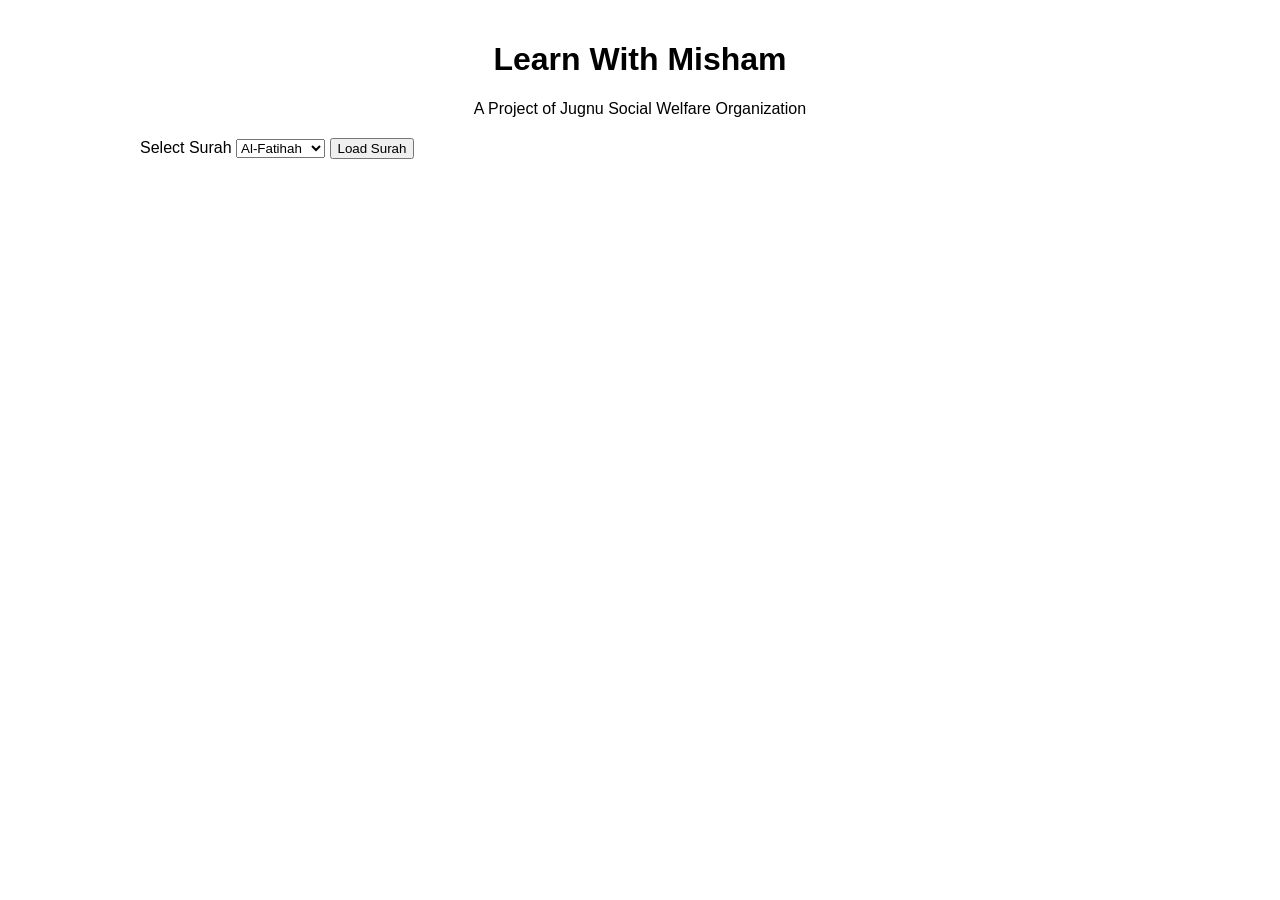
==== index.html @ c5bcde9f "first commit" ====
<!DOCTYPE html>
<html lang="en">
<head>
    <meta charset="UTF-8">
    <meta name="viewport" content="width=device-width, initial-scale=1.0">
    <title>Learn With Misham - Quran Study</title>

    <link rel="stylesheet" href="css/style.css">
</head>
<body>

    <header>
        <h1>Learn With Misham</h1>
        <p>A Project of Jugnu Social Welfare Organization</p>
    </header>

    <div class="controls">

        <label>Select Surah</label>

        <select id="surahSelect">
            <option value="1">Al-Fatihah</option>
            <option value="2">Al-Baqarah</option>
            <option value="3">Ali-Imran</option>
        </select>

        <button onclick="loadSurah()">
            Load Surah
        </button>

    </div>

    <div id="quranContainer">

    </div>

    <script src="js/storage.js"></script>
    <script src="js/app.js"></script>

</body>
</html>
---- css/style.css ----
body{
    font-family: Arial, sans-serif;
    max-width:1000px;
    margin:auto;
    padding:20px;
}

header{
    text-align:center;
}

.controls{
    margin:20px 0;
}

.ayah{
    direction: rtl;
    font-size: 32px;
    line-height: 2;
    margin-bottom:20px;
}

.word{
    cursor:pointer;
    padding:4px;
}

.highlight{
    background:yellow;
}
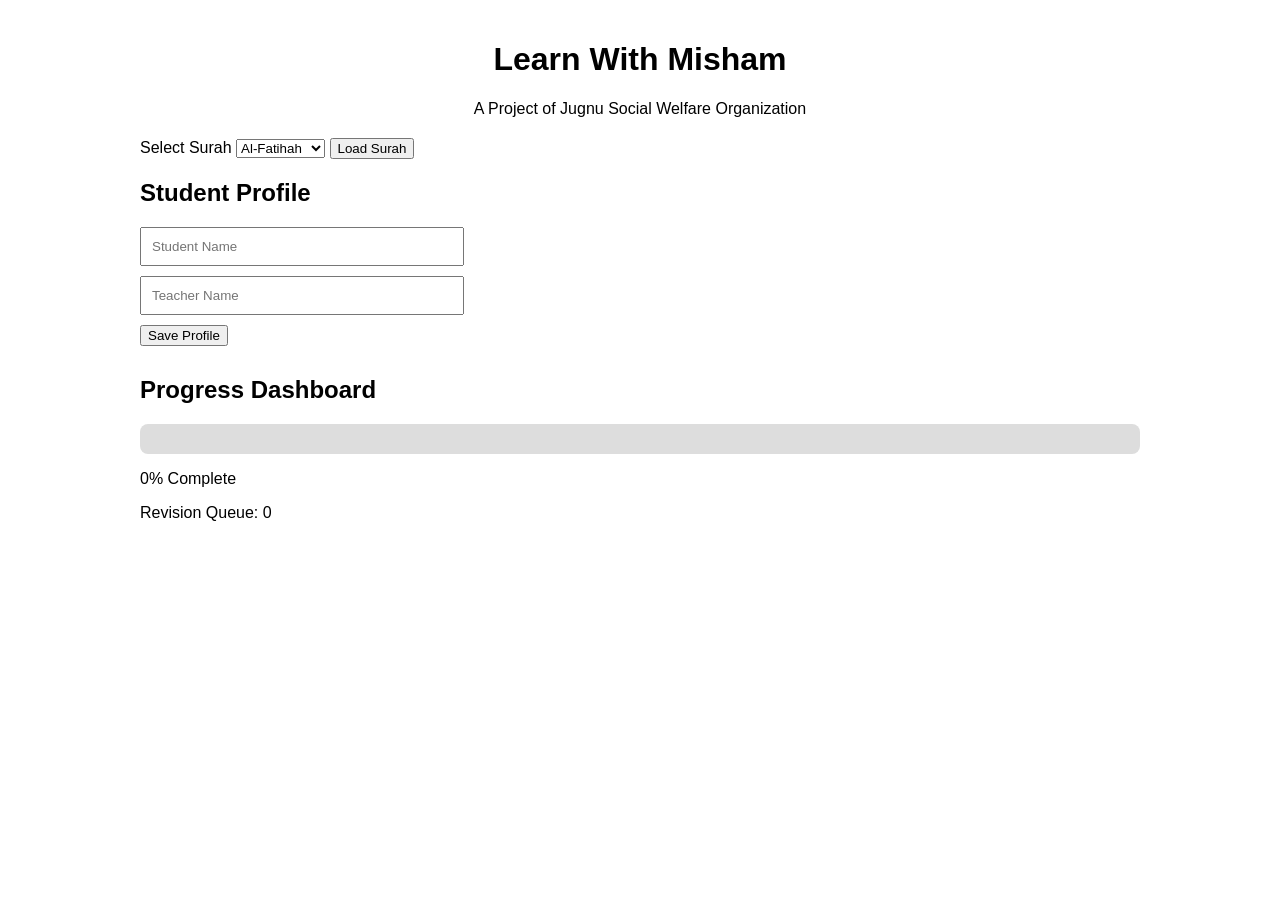
==== commit 0ff0c3a5: "Phase 2.1 Student Progress Tracking" ====
--- a/index.html
+++ b/index.html
@@ -29,7 +29,50 @@
         </button>
 
     </div>
+        <section class="profile">
 
+    <h2>Student Profile</h2>
+
+    <input
+        id="studentName"
+        placeholder="Student Name">
+
+    <input
+        id="teacherName"
+        placeholder="Teacher Name">
+
+    <button
+        onclick="saveProfile()">
+        Save Profile
+    </button>
+
+</section>
+
+<section class="dashboard">
+
+    <h2>Progress Dashboard</h2>
+
+    <div class="progress-bar">
+
+        <div
+            id="progressFill"
+            class="progress-fill">
+        </div>
+
+    </div>
+
+    <p id="progressText">
+        0% Complete
+    </p>
+
+    <p>
+        Revision Queue:
+        <span id="revisionCount">
+            0
+        </span>
+    </p>
+
+</section>
     <div id="quranContainer">
 
     </div>
--- a/css/style.css
+++ b/css/style.css
@@ -27,4 +27,44 @@
 
 .highlight{
     background:yellow;
+}
+.profile {
+    margin-bottom: 30px;
+}
+
+.profile input {
+    display:block;
+    margin-bottom:10px;
+    padding:10px;
+    width:300px;
+}
+
+.dashboard {
+    margin-bottom:30px;
+}
+
+.progress-bar {
+    width:100%;
+    height:30px;
+    background:#ddd;
+    border-radius:8px;
+}
+
+.progress-fill {
+    width:0%;
+    height:100%;
+    background:#4caf50;
+    border-radius:8px;
+    transition:0.3s;
+}
+
+.ayah-card {
+    border:1px solid #ddd;
+    padding:15px;
+    margin-bottom:15px;
+    border-radius:8px;
+}
+
+.status-buttons button {
+    margin-right:5px;
 }
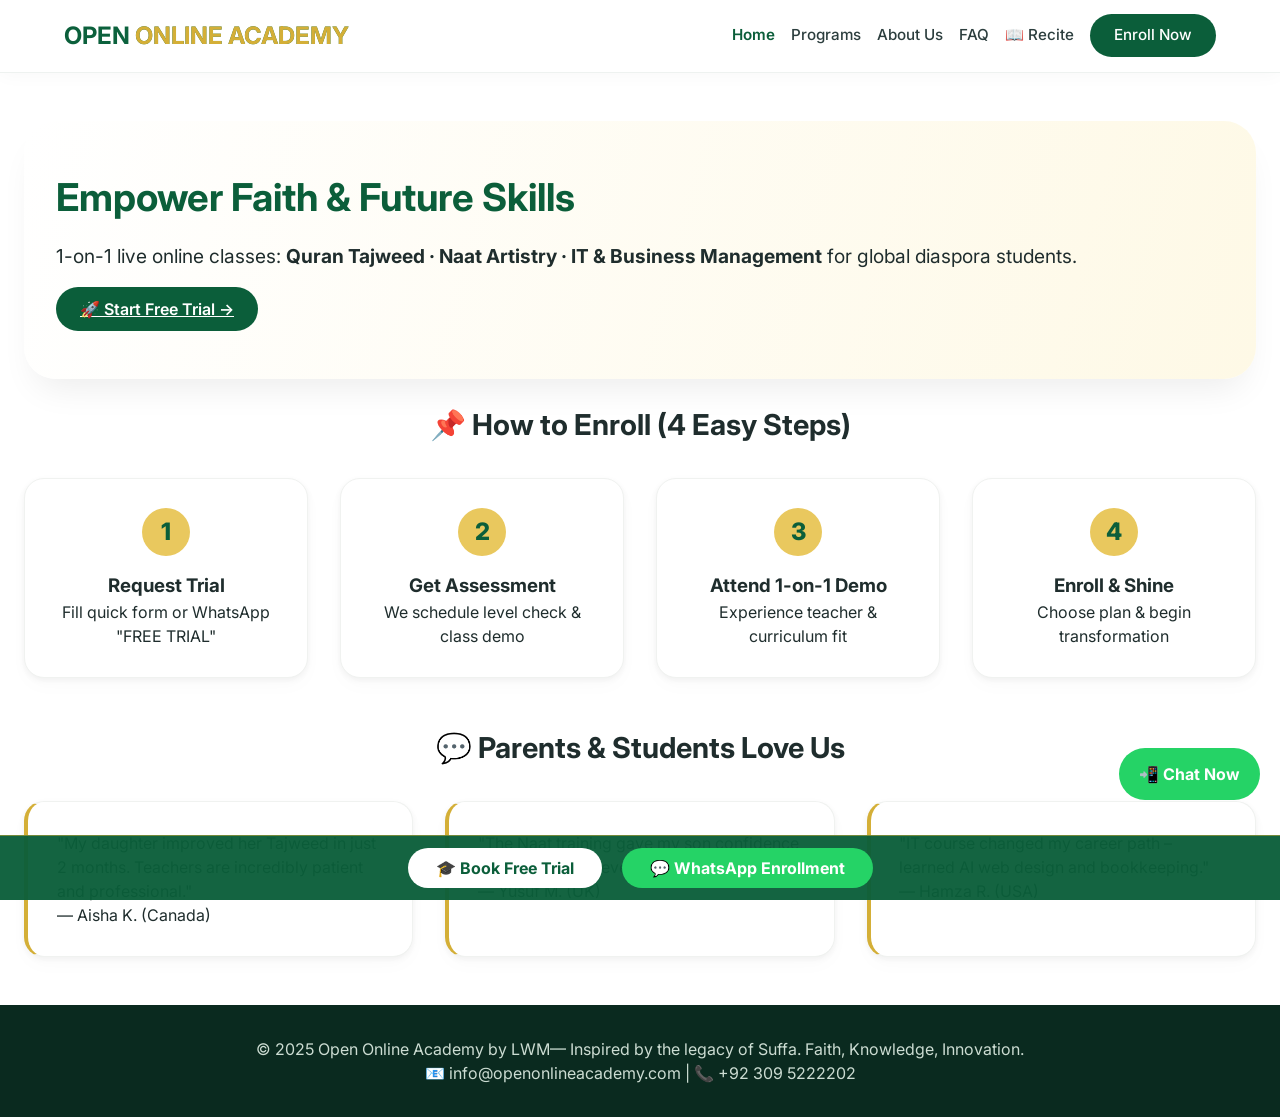
==== commit a1f5b004: "feat: redesign and update" ====
--- a/index.html
+++ b/index.html
@@ -2,83 +2,488 @@
 <html lang="en">
 <head>
     <meta charset="UTF-8">
-    <meta name="viewport" content="width=device-width, initial-scale=1.0">
-    <title>Learn With Misham - Quran Study</title>
-
-    <link rel="stylesheet" href="css/style.css">
+    <meta name="viewport" content="width=device-width, initial-scale=1.0, viewport-fit=cover">
+    <title>Open Online Academy | Quran · Naat · IT Academy</title>
+    <link href="https://fonts.googleapis.com/css2?family=Inter:opsz,wght@14..32,300;400;500;600;700&display=swap" rel="stylesheet">
+    <style>
+        * { margin: 0; padding: 0; box-sizing: border-box; }
+        :root {
+            --primary: #0b5e3a;
+            --primary-dark: #07452a;
+            --gold: #d4af37;
+            --gold-light: #e9c85e;
+            --card-shadow: 0 20px 35px -12px rgba(0,0,0,0.08);
+        }
+        body { font-family: 'Inter', sans-serif; background: white; color: #1f2d2d; line-height: 1.5; }
+        .main-header {
+            background: white;
+            position: sticky;
+            top: 0;
+            z-index: 1000;
+            padding: 0.9rem 5%;
+            box-shadow: 0 2px 18px rgba(0,0,0,0.03);
+            border-bottom: 1px solid #eef2f0;
+        }
+        .header-container {
+            display: flex;
+            justify-content: space-between;
+            align-items: center;
+            flex-wrap: wrap;
+            gap: 15px;
+        }
+        .logo {
+            font-size: 1.5rem;
+            font-weight: 700;
+            background: linear-gradient(135deg, var(--primary) 0%, #0f6e46 100%);
+            background-clip: text;
+            -webkit-background-clip: text;
+            color: transparent;
+        }
+        .logo span { color: var(--gold); background: none; }
+        .nav-links { display: flex; flex-wrap: wrap; gap: 1rem; align-items: center; }
+        .nav-links a {
+            text-decoration: none;
+            font-weight: 500;
+            color: #2c3e3e;
+            transition: all 0.25s ease;
+            font-size: 0.95rem;
+        }
+        .nav-links a:hover, .nav-links a.active { color: var(--primary); font-weight: 600; }
+        .btn-primary {
+            background: var(--primary);
+            color: white !important;
+            padding: 10px 24px;
+            border-radius: 40px;
+            font-weight: 600;
+            border: none;
+            cursor: pointer;
+            transition: all 0.25s ease;
+        }
+        .btn-primary:hover { background: var(--primary-dark); transform: translateY(-2px); }
+        .page { display: none; animation: fadeIn 0.3s ease; }
+        .active-page { display: block; }
+        @keyframes fadeIn { from { opacity: 0; transform: translateY(8px);} to { opacity: 1; transform: translateY(0);} }
+        .container { max-width: 1280px; margin: 0 auto; padding: 3rem 1.5rem; }
+        .hero {
+            background: linear-gradient(105deg, #ffffff 0%, #fef9e6 100%);
+            border-radius: 2rem;
+            padding: 3rem 2rem;
+            margin-bottom: 1.5rem;
+            box-shadow: var(--card-shadow);
+        }
+        .grid-3 { display: grid; grid-template-columns: repeat(auto-fit, minmax(280px, 1fr)); gap: 2rem; margin-top: 2rem; }
+        .card {
+            background: white;
+            border-radius: 1.25rem;
+            padding: 1.8rem;
+            box-shadow: 0 8px 20px rgba(0,0,0,0.02), 0 2px 6px rgba(0,0,0,0.05);
+            border: 1px solid #f0f2f0;
+        }
+        .card:hover { transform: translateY(-4px); box-shadow: var(--card-shadow); }
+        .testimonial-card { border-left: 4px solid var(--gold); }
+        .step-card { text-align: center; }
+        .step-number {
+            background: var(--gold-light);
+            width: 48px;
+            height: 48px;
+            display: inline-flex;
+            align-items: center;
+            justify-content: center;
+            border-radius: 60px;
+            font-weight: 800;
+            font-size: 1.5rem;
+            color: var(--primary);
+            margin-bottom: 1rem;
+        }
+        .faq-item {
+            background: white;
+            border-radius: 1rem;
+            margin-bottom: 1rem;
+            border: 1px solid #e2e8f0;
+            overflow: hidden;
+        }
+        .faq-question {
+            padding: 1.2rem 1.5rem;
+            font-weight: 700;
+            cursor: pointer;
+            background: #ffffff;
+            display: flex;
+            justify-content: space-between;
+        }
+        .faq-answer { padding: 0 1.5rem 1.2rem 1.5rem; display: none; border-top: 1px solid #eef2f0; }
+        .faq-item.open .faq-answer { display: block; }
+        footer { background: #0a2a1f; color: #ccdcd2; text-align: center; padding: 2rem; }
+        .sticky-enroll {
+            position: fixed;
+            bottom: 0;
+            left: 0;
+            width: 100%;
+            background: rgba(11, 94, 58, 0.96);
+            padding: 12px 20px;
+            display: flex;
+            justify-content: center;
+            gap: 20px;
+            z-index: 1100;
+            border-top: 1px solid rgba(212, 175, 55, 0.5);
+        }
+        .sticky-btn {
+            background: white;
+            color: var(--primary);
+            padding: 8px 28px;
+            border-radius: 60px;
+            font-weight: 700;
+            text-decoration: none;
+            display: inline-flex;
+            align-items: center;
+            gap: 8px;
+        }
+        .sticky-btn-wa { background: #25D366; color: white; }
+        .whatsapp-float {
+            position: fixed;
+            bottom: 100px;
+            right: 20px;
+            background: #25D366;
+            padding: 14px 20px;
+            border-radius: 50px;
+            font-weight: bold;
+            text-decoration: none;
+            color: white;
+            z-index: 1100;
+            display: flex;
+            gap: 8px;
+            align-items: center;
+        }
+        @media (max-width: 760px) {
+            .header-container { flex-direction: column; }
+            .sticky-enroll { padding: 8px 12px; gap: 8px; }
+            .sticky-btn { padding: 6px 16px; font-size: 0.8rem; }
+            .whatsapp-float { bottom: 85px; padding: 10px 16px; }
+        }
+        input, select, textarea {
+            width: 100%;
+            padding: 12px;
+            border-radius: 14px;
+            border: 1px solid #d0dbd0;
+            margin-top: 5px;
+            margin-bottom: 15px;
+            font-family: inherit;
+        }
+        .form-card {
+            background: #f9fbf8;
+            padding: 1.8rem;
+            border-radius: 1.5rem;
+        }
+        .success-message {
+            background: #d4edda;
+            color: #155724;
+            padding: 1rem;
+            border-radius: 1rem;
+            display: none;
+            margin-top: 1rem;
+        }
+        .error-message {
+            background: #f8d7da;
+            color: #721c24;
+            padding: 1rem;
+            border-radius: 1rem;
+            display: none;
+            margin-top: 1rem;
+        }
+    </style>
 </head>
 <body>
 
-    <header>
-        <h1>Learn With Misham</h1>
-        <p>A Project of Jugnu Social Welfare Organization</p>
-    </header>
-
-    <div class="controls">
-
-        <label>Select Surah</label>
-
-        <select id="surahSelect">
-            <option value="1">Al-Fatihah</option>
-            <option value="2">Al-Baqarah</option>
-            <option value="3">Ali-Imran</option>
-        </select>
-
-        <button onclick="loadSurah()">
-            Load Surah
-        </button>
-
-    </div>
-        <section class="profile">
-
-    <h2>Student Profile</h2>
-
-    <input
-        id="studentName"
-        placeholder="Student Name">
-
-    <input
-        id="teacherName"
-        placeholder="Teacher Name">
-
-    <button
-        onclick="saveProfile()">
-        Save Profile
-    </button>
-
-</section>
-
-<section class="dashboard">
-
-    <h2>Progress Dashboard</h2>
-
-    <div class="progress-bar">
-
-        <div
-            id="progressFill"
-            class="progress-fill">
-        </div>
-
-    </div>
-
-    <p id="progressText">
-        0% Complete
-    </p>
-
-    <p>
-        Revision Queue:
-        <span id="revisionCount">
-            0
-        </span>
-    </p>
-
-</section>
-    <div id="quranContainer">
-
-    </div>
-
-    <script src="js/storage.js"></script>
-    <script src="js/app.js"></script>
-
+<header class="main-header">
+    <div class="header-container">
+        <div class="logo">OPEN <span>ONLINE ACADEMY</span></div>
+        <div class="nav-links" id="navLinks">
+            <a href="#" data-page="home">Home</a>
+            <a href="#" data-page="programs">Programs</a>
+            <a href="#" data-page="about">About Us</a>            
+            <a href="#" data-page="faq">FAQ</a>
+            <a href="read.html">📖 Recite</a>
+            <a href="#" class="btn-primary" data-page="freetrial">Enroll Now</a>
+        </div>
+    </div>
+</header>
+
+<main>
+    <!-- HOME PAGE -->
+    <div id="home-page" class="page active-page">
+        <div class="container">
+            <div class="hero">
+                <h1 style="font-size: 2.4rem; color: var(--primary);">Empower Faith & Future Skills</h1>
+                <p style="font-size: 1.2rem; margin: 1rem 0;">1-on-1 live online classes: <strong>Quran Tajweed · Naat Artistry · IT & Business Management</strong> for global diaspora students.</p>
+                <a href="#" data-page="freetrial" class="btn-primary" style="display: inline-block;">🚀 Start Free Trial →</a>
+            </div>
+            <h2 style="font-size: 1.8rem; text-align: center; margin-bottom: 2rem;">📌 How to Enroll (4 Easy Steps)</h2>
+            <div class="grid-3" style="grid-template-columns: repeat(auto-fit, minmax(220px,1fr));">
+                <div class="card step-card"><div class="step-number">1</div><h3>Request Trial</h3><p>Fill quick form or WhatsApp "FREE TRIAL"</p></div>
+                <div class="card step-card"><div class="step-number">2</div><h3>Get Assessment</h3><p>We schedule level check & class demo</p></div>
+                <div class="card step-card"><div class="step-number">3</div><h3>Attend 1-on-1 Demo</h3><p>Experience teacher & curriculum fit</p></div>
+                <div class="card step-card"><div class="step-number">4</div><h3>Enroll & Shine</h3><p>Choose plan & begin transformation</p></div>
+            </div>
+            <h2 style="font-size: 1.8rem; text-align: center; margin: 3rem 0 1rem 0;">💬 Parents & Students Love Us</h2>
+            <div class="grid-3">
+                <div class="card testimonial-card">"My daughter improved her Tajweed in just 2 months. Teachers are incredibly patient and professional." <br/>— Aisha K. (Canada)</div>
+                <div class="card testimonial-card">"The Naat training gave my son confidence to recite at local events." <br/>— Yusuf M. (UK)</div>
+                <div class="card testimonial-card">"IT course changed my career path – learned AI web design and bookkeeping." <br/>— Hamza R. (USA)</div>
+            </div>
+        </div>
+    </div>
+
+    <!-- PROGRAMS PAGE -->
+    <div id="programs-page" class="page">
+        <div class="container">
+            <h2 style="color: var(--primary); font-size: 2rem;">Our Academic Disciplines</h2>
+            <div class="grid-3">
+                <div class="card"><h3>📖 Quranic Studies</h3><ul><li>Noorani Qaida & foundational Arabic</li><li>Advanced Tajweed rules</li><li>Hifz/Memorization with revision plans</li><li>Daily Duas & Salah guidance</li></ul></div>
+                <div class="card"><h3>🎤 Naat & Vocal Artistry</h3><ul><li>Sana Khawan training (kids & adults)</li><li>Classical & modern Urdu/Punjabi scales</li><li>Breathing techniques & stage presence</li><li>Rhythm & public delivery</li></ul></div>
+                <div class="card"><h3>💻 IT & Digital Business</h3><ul><li>AI-assisted Web Design (HTML/CSS/JS)</li><li>Inventory Management & QuickBooks</li><li>Budgeting & Financial Reporting</li><li>Professional comms & freelancing prep</li></ul></div>
+            </div>
+            <div style="margin-top: 3rem; background: #f4f7f2; border-radius: 2rem; padding: 1.5rem;">
+                <h3 style="color: var(--primary);">📊 Fee Plans (Monthly Packages)</h3>
+                <table style="width:100%; border-collapse: collapse;">
+                    <thead><tr style="background: var(--primary); color: white;"><th>Program</th><th>2 classes/week</th><th>3 classes/week</th><th>5 classes/week</th></tr></thead>
+                    <tbody>
+                        <tr><td>Quran Tajweed</td><td>$89</td><td>$119</td><td>$159</td></tr>
+                        <tr><td>Naat Artistry</td><td>$79</td><td>$109</td><td>$139</td></tr>
+                        <tr><td>IT Business Track</td><td>$99</td><td>$139</td><td>$189</td></tr>
+                    </tbody>
+                </table>
+            </div>
+        </div>
+    </div>
+
+    <!-- ABOUT PAGE -->
+    <div id="about-page" class="page">
+        <div class="container">
+            <h2 style="color: var(--primary);">About Suffa Online Academy</h2>
+            <p style="margin: 1rem 0 2rem 0;">We bring premium online education merging Islamic values and modern skills for Western families, inspired by the noble tradition of seeking knowledge.</p>
+            <div class="grid-3">
+                <div class="card"><h3>🎓 Our Vision</h3><p>To raise a generation rooted in Quran, eloquent in Naat, and capable in digital economy.</p></div>
+                <div class="card"><h3>🌍 Global Faculty</h3><p>Certified Quran instructors, Professional Naat coaches, and Industry IT experts.</p></div>
+                <div class="card"><h3>🤝 1-on-1 Attention</h3><p>Customized pace & schedule for each student — no crowded classes.</p></div>
+            </div>
+        </div>
+    </div>
+
+    <!-- FREE TRIAL PAGE - WITH WORKING GOOGLE SHEETS FORM -->
+    <div id="freetrial-page" class="page">
+        <div class="container">
+            <div class="hero" style="background: #eef3e9;">
+                <h2 style="color: var(--primary);">🌟 Start Your Free Trial Class</h2>
+                <p>No commitment. Meet your instructor, evaluate our method, and get personalized roadmap.</p>
+            </div>
+            <div style="display: grid; grid-template-columns: 1fr 1fr; gap: 2rem;">
+                <div class="form-card">
+                    <h3>📝 Enrollment Form</h3>
+                    <form id="enrollmentForm" onsubmit="event.preventDefault(); submitEnrollment()">
+                        <div class="form-group">
+                            <label>Full Name *</label>
+                            <input type="text" id="fullName" required>
+                        </div>
+                        <div class="form-group">
+                            <label>Email Address *</label>
+                            <input type="email" id="email" required>
+                        </div>
+                        <div class="form-group">
+                            <label>WhatsApp Number (with country code) *</label>
+                            <input type="tel" id="whatsapp" placeholder="+923095222202" required>
+                        </div>
+                        <div class="form-group">
+                            <label>Student Age *</label>
+                            <input type="number" id="age" required>
+                        </div>
+                        <div class="form-group">
+                            <label>Select Program *</label>
+                            <select id="program" required>
+                                <option value="">Select a course</option>
+                                <option value="Quran Tajweed">Quran Tajweed</option>
+                                <option value="Naat Artistry">Naat Artistry</option>
+                                <option value="IT Business">IT & Business Management</option>
+                                <option value="Combined (Multiple)">Combined (Multiple)</option>
+                            </select>
+                        </div>
+                        <div class="form-group">
+                            <label>Preferred Time Slot</label>
+                            <select id="timeSlot">
+                                <option value="Morning (9AM-12PM)">Morning (9AM-12PM)</option>
+                                <option value="Afternoon (12PM-3PM)">Afternoon (12PM-3PM)</option>
+                                <option value="Evening (3PM-6PM)">Evening (3PM-6PM)</option>
+                                <option value="Night (6PM-9PM)">Night (6PM-9PM)</option>
+                            </select>
+                        </div>
+                        <div class="form-group">
+                            <label>Additional Notes (optional)</label>
+                            <textarea rows="3" id="notes" placeholder="Any specific requirements or questions..."></textarea>
+                        </div>
+                        <button type="submit" class="btn-primary" style="width: 100%;">Submit Trial Request →</button>
+                        <div id="formSuccess" class="success-message">✅ Thank you! We'll contact you on WhatsApp within 24 hours to schedule your free trial.</div>
+                        <div id="formError" class="error-message">❌ Something went wrong. Please try again or contact us on WhatsApp.</div>
+                    </form>
+                </div>
+                <div class="card">
+                    <h3>⚡ WhatsApp Express Enrollment</h3>
+                    <p>Simply message "FREE TRIAL" on WhatsApp and our enrollment team will assist within 30 minutes.</p>
+                    <a href="https://wa.me/923095222202?text=I%20want%20a%20FREE%20trial%20class" target="_blank" style="display: inline-block; background: #25D366; color: white; padding: 12px 24px; text-decoration: none; border-radius: 50px; margin: 1rem 0;">📲 Start via WhatsApp Now</a>
+                    <p style="margin-top: 1rem;">✔️ Preferred method for instant setup.</p>
+                    <div style="margin-top: 2rem; padding: 1rem; background: #f0f7ff; border-radius: 1rem;">
+                        <p><strong>📞 Or Call Us:</strong></p>
+                        <p style="font-size: 1.2rem;">+92 309 5222202</p>
+                    </div>
+                </div>
+            </div>
+        </div>
+    </div>
+
+    <!-- FAQ PAGE -->
+    <div id="faq-page" class="page">
+        <div class="container">
+            <h2 style="color: var(--primary);">Frequently Asked Questions</h2>
+            <div class="faq-list">
+                <div class="faq-item"><div class="faq-question">📌 What age groups do you accept? <span>+</span></div><div class="faq-answer">We teach kids (5+), teens, and adults. All levels welcome.</div></div>
+                <div class="faq-item"><div class="faq-question">💻 Which platform do you use for classes? <span>+</span></div><div class="faq-answer">Zoom / Google Meet with interactive whiteboard & screen sharing.</div></div>
+                <div class="faq-item"><div class="faq-question">🌎 Do you offer classes for different time zones?<span>+</span></div><div class="faq-answer">Yes! US, Canada, UK, Europe, Australia time zones. 24/7 flexible scheduling.</div></div>
+                <div class="faq-item"><div class="faq-question">🕌 Is there any Quran Ijazah program?<span>+</span></div><div class="faq-answer">Yes, advanced Tajweed & Ijazah available upon completion.</div></div>
+                <div class="faq-item"><div class="faq-question">💰 How can I pay for courses?<span>+</span></div><div class="faq-answer">PayPal, credit cards, Wise, bank transfer. Monthly and quarterly discounts.</div></div>
+            </div>
+        </div>
+    </div>
+</main>
+
+<div class="sticky-enroll">
+    <a href="#" data-page="freetrial" class="sticky-btn">🎓 Book Free Trial</a>
+    <a href="https://wa.me/923095222202?text=I%20need%20enrollment%20info" target="_blank" class="sticky-btn sticky-btn-wa">💬 WhatsApp Enrollment</a>
+</div>
+<a href="https://wa.me/923095222202?text=Hello%2C%20I%20want%20a%20FREE%20trial%20class" target="_blank" class="whatsapp-float">📲 Chat Now</a>
+
+<footer>
+    <p>© 2025 Open Online Academy by LWM— Inspired by the legacy of Suffa. Faith, Knowledge, Innovation.</p>
+    <p>📧 info@openonlineacademy.com | 📞 +92 309 5222202</p>
+</footer>
+
+<script>
+    // Page Navigation
+    const pages = {
+        home: document.getElementById('home-page'),
+        programs: document.getElementById('programs-page'),
+        about: document.getElementById('about-page'),
+        freetrial: document.getElementById('freetrial-page'),
+        faq: document.getElementById('faq-page')
+    };
+
+    function setActivePage(pageId) {
+        Object.values(pages).forEach(page => { if(page) page.classList.remove('active-page'); });
+        if(pages[pageId]) pages[pageId].classList.add('active-page');
+        document.querySelectorAll('.nav-links a').forEach(link => {
+            const linkPage = link.getAttribute('data-page');
+            if(linkPage === pageId) link.classList.add('active');
+            else link.classList.remove('active');
+        });
+        window.scrollTo({ top: 0, behavior: 'smooth' });
+    }
+
+    document.querySelectorAll('[data-page]').forEach(el => {
+        el.addEventListener('click', function(e) {
+            e.preventDefault();
+            const page = this.getAttribute('data-page');
+            if(page && pages[page]) setActivePage(page);
+        });
+    });
+
+    // FAQ Accordion
+    document.querySelectorAll('.faq-question').forEach(q => {
+        q.addEventListener('click', () => {
+            const item = q.closest('.faq-item');
+            item.classList.toggle('open');
+            q.querySelector('span').textContent = item.classList.contains('open') ? '−' : '+';
+        });
+    });
+
+    // ========================================
+    // GOOGLE SHEETS ENROLLMENT SUBMISSION
+    // REPLACE THIS URL WITH YOUR DEPLOYED WEB APP URL
+    // ========================================
+    const GOOGLE_SCRIPT_URL = 'https://script.google.com/macros/s/AKfycbww2NU8vjB07ALdo59Anf1Vj_jLYAmyA4bKe-_zCXzGvt1C1jQGIIHxY5_Pvv3Whab6/exec';
+
+    async function submitEnrollment() {
+        // Get form values
+        const name = document.getElementById('fullName').value.trim();
+        const email = document.getElementById('email').value.trim();
+        const whatsapp = document.getElementById('whatsapp').value.trim();
+        const age = document.getElementById('age').value.trim();
+        const program = document.getElementById('program').value;
+        const timeSlot = document.getElementById('timeSlot').value;
+        const notes = document.getElementById('notes').value.trim();
+
+        // Validation
+        if(!name || !email || !whatsapp || !age || !program) {
+            alert('Please fill all required fields (*)');
+            return;
+        }
+
+        // UI feedback
+        const submitBtn = document.querySelector('#freetrial-page button[type="submit"]');
+        const originalText = submitBtn.innerText;
+        submitBtn.innerText = 'Submitting...';
+        submitBtn.disabled = true;
+
+        // Hide any previous messages
+        document.getElementById('formSuccess').style.display = 'none';
+        document.getElementById('formError').style.display = 'none';
+
+        // Prepare URL-encoded data
+        const formData = new URLSearchParams();
+        formData.append('fullName', name);
+        formData.append('email', email);
+        formData.append('whatsapp', whatsapp);
+        formData.append('age', age);
+        formData.append('program', program);
+        formData.append('timeSlot', timeSlot);
+        formData.append('notes', notes || 'No notes');
+
+        try {
+            const response = await fetch(GOOGLE_SCRIPT_URL, {
+                method: 'POST',
+                headers: {
+                    'Content-Type': 'application/x-www-form-urlencoded',
+                },
+                body: formData.toString()
+            });
+
+            // Check if response is OK (status 200-299)
+            if (!response.ok) {
+                throw new Error(`HTTP ${response.status}: ${response.statusText}`);
+            }
+
+            const result = await response.json();
+            
+            if (result.success === true) {
+                // Success: show message and reset form
+                const successDiv = document.getElementById('formSuccess');
+                successDiv.style.display = 'block';
+                document.getElementById('enrollmentForm').reset();
+                successDiv.scrollIntoView({ behavior: 'smooth', block: 'center' });
+                setTimeout(() => { successDiv.style.display = 'none'; }, 6000);
+            } else {
+                // Script returned an error
+                throw new Error(result.error || 'Unknown server error');
+            }
+        } catch(error) {
+            console.error('Submission error:', error);
+            const errorDiv = document.getElementById('formError');
+            errorDiv.style.display = 'block';
+            errorDiv.scrollIntoView({ behavior: 'smooth', block: 'center' });
+            setTimeout(() => { errorDiv.style.display = 'none'; }, 6000);
+        } finally {
+            submitBtn.innerText = originalText;
+            submitBtn.disabled = false;
+        }
+    }
+
+    // Set default active page
+    setActivePage('home');
+</script>
 </body>
 </html>
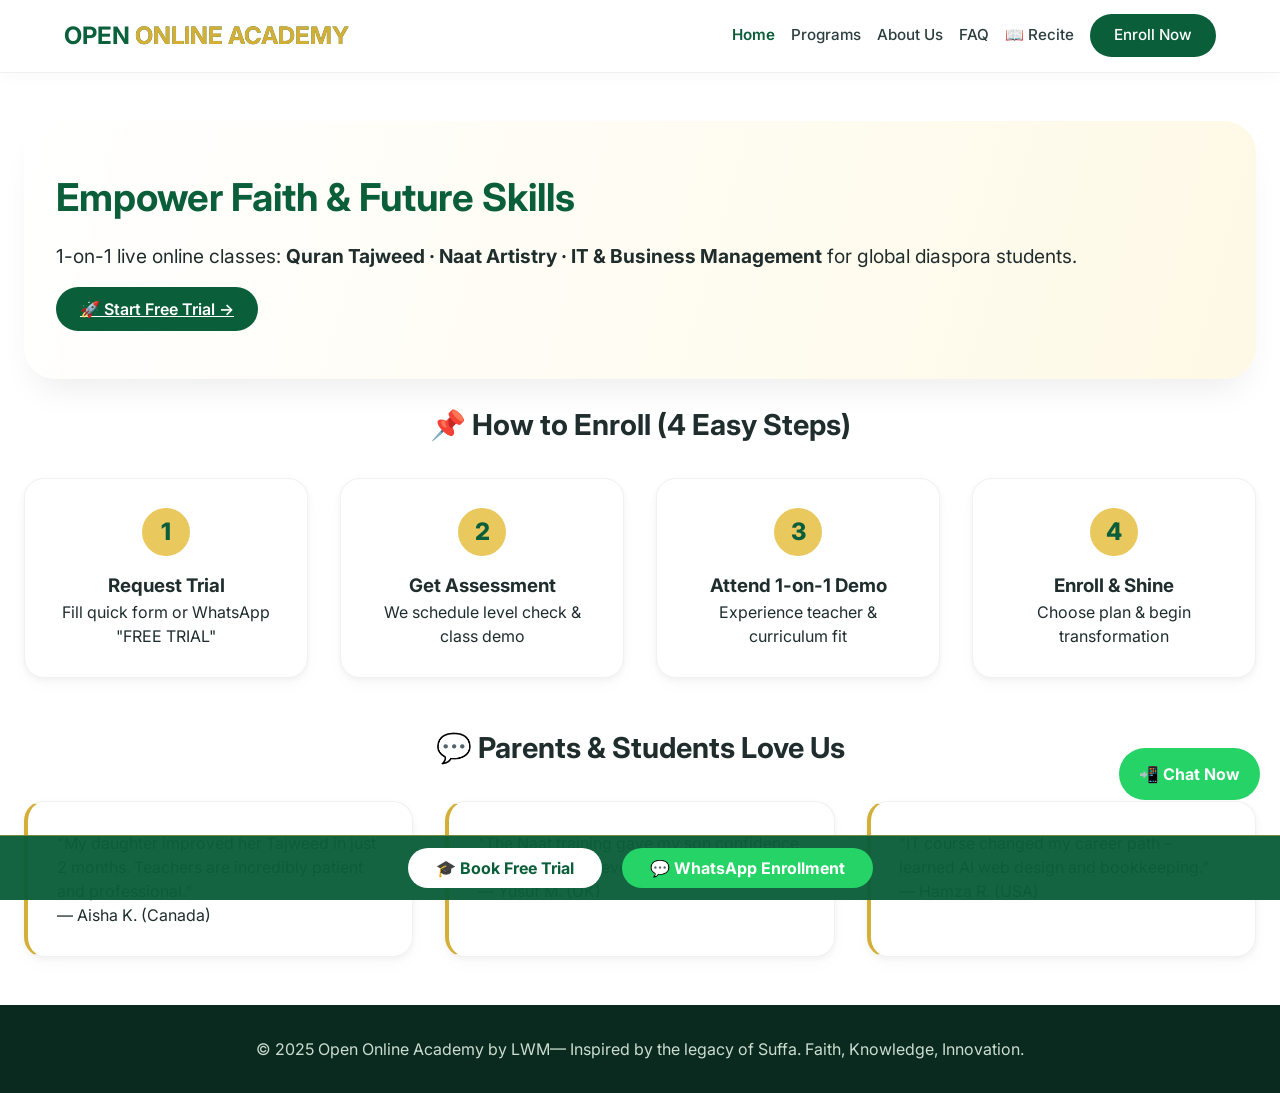
==== commit ebbee88d: "Add Google Sheets cloud persistence" ====
--- a/index.html
+++ b/index.html
@@ -359,8 +359,7 @@
 <a href="https://wa.me/923095222202?text=Hello%2C%20I%20want%20a%20FREE%20trial%20class" target="_blank" class="whatsapp-float">📲 Chat Now</a>
 
 <footer>
-    <p>© 2025 Open Online Academy by LWM— Inspired by the legacy of Suffa. Faith, Knowledge, Innovation.</p>
-    <p>📧 info@openonlineacademy.com | 📞 +92 309 5222202</p>
+    <p>© 2025 Open Online Academy by LWM— Inspired by the legacy of Suffa. Faith, Knowledge, Innovation.</p>    
 </footer>
 
 <script>
